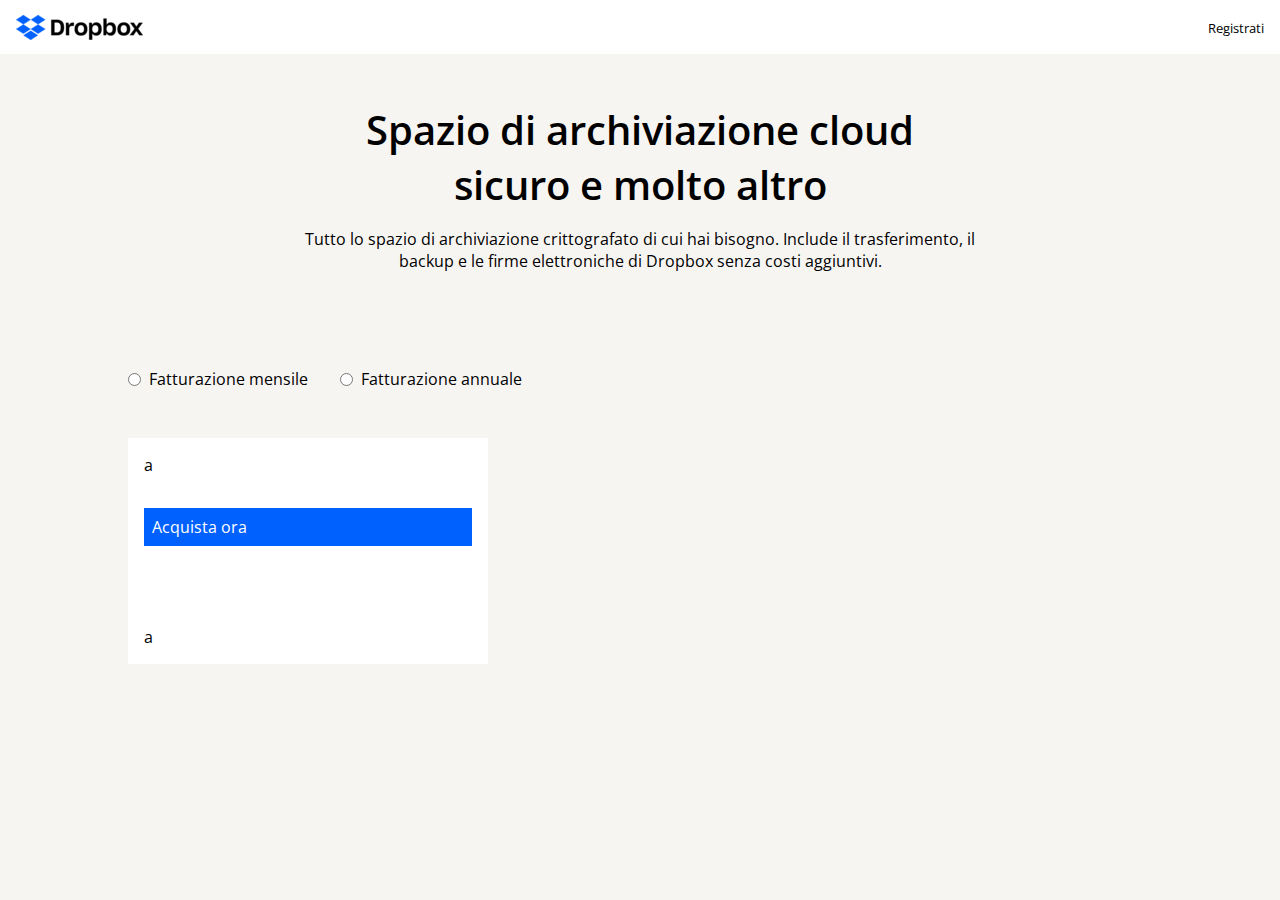
==== assets/link/piani.html @ 5e330f2d "add planes page and relative css page" ====
<!DOCTYPE html>
<html lang="en">
<head>
    <meta charset="UTF-8">
    <meta name="viewport" content="width=device-width, initial-scale=1.0">
    <title>Piani</title>
    <link rel="preconnect" href="https://fonts.googleapis.com">
    <link rel="preconnect" href="https://fonts.gstatic.com" crossorigin>
    <link href="https://fonts.googleapis.com/css2?family=Open+Sans:wght@300;400;500;600;700;800&display=swap" rel="stylesheet">
    <link rel="stylesheet" href="https://cdnjs.cloudflare.com/ajax/libs/font-awesome/6.4.0/css/all.min.css" integrity="sha512-iecdLmaskl7CVkqkXNQ/ZH/XLlvWZOJyj7Yy7tcenmpD1ypASozpmT/E0iPtmFIB46ZmdtAc9eNBvH0H/ZpiBw==" crossorigin="anonymous" referrerpolicy="no-referrer" />
    <link rel="stylesheet" href="../css/style.css">
    <link rel="stylesheet" href="../css/bonus.css">
    <link rel="stylesheet" href="../css/piani.css">
</head>
<body>
    <header>
        <nav class="d_flex space_between">
            <div class="left_nav col_5 d_flex items_center">
                <div class="logo d_flex items_center">
                    <a href="#">
                        <img src="../img/logo-small.png" alt="logo dropbox">
                    </a>
                </div>
            </div>
            <!-- /.left_nav -->

            <div class="right_nav col_5 d_flex items_center flex_end">
                <ul class="links_header unstyled_list d_flex">
                    <li>
                        <a href="#">Registrati</a>
                    </li>
                </ul>
            </div>
            <!-- /.right_nav -->

        </nav>
        <!-- /nav -->

    </header>
    <!-- /header -->

    <main>
        <section>
            <div class="container_centered_xs cloud">
                <h2>Spazio di archiviazione cloud sicuro e molto altro</h2>
                <div>
                    Tutto lo spazio di archiviazione crittografato di cui hai bisogno. Include il trasferimento, il backup e le firme elettroniche di Dropbox senza costi aggiuntivi.
                </div>
            </div>
        </section>

        <section id="planes_card">
            <div class="container_centered">
                <div id="billing" class="d_flex gap_4 pad_y_6">
                    <div class="d_flex items_center gap_1">
                        <input type="radio" name="billing" value="month">Fatturazione mensile
                    </div>
                    <div class="d_flex items_center gap_1">
                        <input type="radio" name="billing" value="year">Fatturazione annuale
                    </div>
                </div>

                <div class="cards d_flex wrap gap_2 space_between">
                    <div class="card">
                        <div class="plane_description">a</div>
                        <div class="buy btn_blue_big">
                            <a href="#">
                                <div>Acquista ora</div>
                                <div>
                                    <i class="fa-solid fa-arrow-right"></i>
                                </div>
                            </a>
                        </div>
                        <div class="plus">a</div>
                    </div>
                </div>

            </div>
        </section>
    </main>
    <!-- /main -->
</body>
</html>
---- assets/css/style.css ----
/* #region common */

* {
    box-sizing: border-box;
    margin: 0;
    padding: 0;
}

body {
    font-family: 'Open Sans', sans-serif;
}

:root {
    --db-black: rgb(0, 0, 0);
    --db-white: rgb(255, 255, 255);
    --db-light: rgb(245, 245, 245);
    --db-btn: rgb(0, 97, 255);
    --db-bg-jumbo: rgb(180, 208, 231);
    --db-business: rgb(97, 8, 43);

    --db-big-square: rgb(245, 245, 245);
    --db-square1: rgb(163, 211, 154);
    --db-square2: rgb(96, 9, 43);
    --db-square3: rgb(1, 146, 208);
    --db-square4: rgb(254, 28, 29);
    --db-square5: rgb(212, 1, 31);
    --db-square6: rgb(180, 208, 231);
    --db-square7: rgb(13, 37, 128);
    --db-square8: rgb(254, 216, 49);
}

a {
    text-decoration: none;
}

header {
    position: sticky;
    top: 0;
    left: 0;
    background-color: var(--db-white);
    z-index: 100;
}

header a {
    color: var(--db-black);
    font-size: 0.8rem;
}

h3 {
    font-size: 2rem;
}

h4 {
    font-size: 1.5rem;
}

footer {
    background-color: var(--db-black);
}


footer, footer a{
    color: white;
}
/* #endregion common */



/* #region header */

.logo {
    height: 100%;
    padding: 0 1rem;
}

.logo img {
    display: block;
}

.right_nav > div {
    padding-right: 1rem;
}

/* #endregion header */



/* #region main */

/* section jumbo */
#jumbo {
    background-color: var(--db-bg-jumbo);
}

#jumbo_head {
    font-size: 3rem;
}


#jumbo_description > div {
    padding-bottom: 3rem;
}

#jumbo_description div:last-of-type {
    padding-bottom: 0;
}

#jumbo_description div:last-of-type a{
    color: var(--db-black);
}

#jumbo_img {
    margin-bottom: -5rem;
}

/* section planes */


.plane_col {
    border: 1px solid rgba(0, 0, 0, 0.25);
    font-size: 0.8rem;
}
.name_plane {
    border-bottom: 1px solid rgba(0, 0, 0, 0.25);
    padding: 0.5rem 0;
    font-size: 0.8rem;
}

#planes .btn_blue_big a {
    display: block;
}
.plane_block > div {
    padding: 0.5rem 0;
}


#planes .col_4 .p_top_3 span {
    padding-bottom: 1.5rem;
    border-bottom:  1px solid rgba(0, 0, 0, 0.25);
}

.fa-check {
    color: var(--db-btn);
    padding-right: 0.25rem;
}

.term {
    font-size: 0.75rem;
    color: grey;
    font-weight: 300;
}

#enterprise {
    margin-top: 2rem;
    border: 1px solid rgba(0, 0, 0, 0.25);
    font-size: 0.8rem;
}

#enterprise .btn_blue_big {
    width: 80%;
    margin: auto;
}

#enterprise .col_8 > div {
    padding: 1.5rem;
}


/* section partner */
#partner .col_5 {
    padding: 3rem;
}

#partner .col_5 > div {
    padding-bottom: 2rem;
}

/* section operations */
#operations .row .col_4 {
    padding: 1.5rem;
}

#operations .row {
    margin: 0 -1.5rem;
}

/* section clients */

#container_box_client .left_box > div, #container_box_client .right_box > div {
    width: 50%;
    aspect-ratio: 1;

    display: flex;
    align-items: center;
    justify-content: center;
}

#clients img {
    width: 50%;
}


#clients .left_box img, #clients .right_box img {
    filter: invert(100%) sepia(99%) saturate(2%) hue-rotate(252deg) brightness(107%) contrast(100%);
}

#clients .description_box {
    background-color: var(--db-big-square);
    padding: 2rem;
}
#clients .description_box > div {
    padding-bottom: 2rem;
}

#clients .description_box hr {
    width: 100px;
    color: rgba(0, 0, 0, 0.25);
}

#clients .description_box img {
    padding-bottom: 3rem;
}

.square_1 {
    background-color: var(--db-square1);
    box-shadow: 0 0 0 12px inset rgb(214 255 201);
}
.square_2 {
    background-color: var(--db-square2);
}
.square_3 {
    background-color: var(--db-square3);
}
.square_4 {
    background-color: var(--db-square4);
}
.square_5 {
    background-color: var(--db-square5);
}
.square_6 {
    background-color: var(--db-square6);
}
.square_7 {
    background-color: var(--db-square7);
}
.square_8 {
    background-color: var(--db-square8);
}

#business {
    background-color: var(--db-bg-jumbo);
}
#business .container_centered_xs > div {
    padding: 8rem 0;
}

#business .btn_light {
    padding-left: 6rem;
}

#business .btn_light a {
    border: none;
}

#business h3 {
    color: var(--db-business);
}
/* section faq */

#faq {
    padding-bottom: 7rem;
}

#faq h3 {
    padding-bottom: 3rem;
    border-bottom: 1px solid black;
}

#faq .question_row {
    border-bottom: 1px solid black;
    padding: 2rem 0;
}

.answer {
    font-size: 0.9rem;
    display: none;
}

.question_row .arrow :last-of-type {
    display: none;
}

.question {
    font-weight: 700;
}
/* #endregion main */



/* #region footer */

.footer_top h4 {
    font-size: 1rem;
}

.footer_top > div {
    width: calc(100% / 5);
    min-width: 150px;
    
    padding-top: 4rem;
}

.footer_top {
    padding-bottom: 6rem;
}

.footer_bottom {
    display: inline-block;
    color: grey;
    border-top: 1px solid white;
    padding: 3rem 0;
}

.footer_top ul li:first-of-type {
    padding-bottom: 1.5rem;
    font-size: 1rem;
}

.footer_top ul li {
    padding-bottom: 0.5rem;
    font-size: 0.8rem;
}
/* #endregion footer */


/* #region utilities */
.d_flex {
    display: flex;
}

.space_between {
    justify-content: space-between;
}

.justify_center {
    justify-content: center;
}

.items_center {
    align-items: center;
}

.flex_end {
    justify-content: flex-end;
}
.wrap {
    flex-wrap: wrap;
}

.gap_4 {
    gap: 2rem;
}

.gap_2 {
    gap: 1rem;
}

.gap_1 {
    gap: 0.5rem;
}

.pad_y_6 {
    padding: 3rem 0;
}

.p_top_3 {
    padding-top: 1.5rem;
}

.p_top_4 {
    padding-top: 2rem;
}

.p_top_6 {
    padding-top: 3rem;
}

.p_top_16 {
    padding-top: 8rem;
}

.text_center {
    text-align: center;
}

.unstyled_list {
    list-style: none;
}

.container_centered {
    width: 80%;
    max-width: 1170px;
    margin: auto;
}

.container_centered_xs {
    width: 60%;
    max-width: 1000px;
    margin: auto;
}

.col_4 {
    width: calc(100% / 12 * 4);
    min-width: 200px;
}
.col_5 {
    width: calc(100% / 12 * 5);
    min-width: 200px;
}

.col_6 {
    width: calc(100% / 12 * 6);
    min-width: 200px;
}

.col_7 {
    width: calc(100% / 12 * 7);
    min-width: 200px;
}
.col_8 {
    width: calc(100% / 12 * 8);
    min-width: 200px;
}

.btn_blue a {
    background-color: var(--db-btn);
    color: var(--db-white);
    padding: 0.25rem 1rem;
}

.btn_blue_big a {
    background-color: var(--db-btn);
    color: var(--db-white);
    padding: 0.5rem 0.5rem;
    text-align: center;
}

.btn_light a {
    background-color: var(--db-white);
    color: var(--db-black);
    padding: 0.5rem 1rem;
    border: 1px solid black;
}


/* #endregion utilities */

/* #region effects */

header li, header .logo {
    border-bottom: 2px solid rgba(0, 0, 0, 0);
}

header li:hover, header .logo:hover {
    border-bottom: 2px solid black;
}

.btn_blue a {
    transition: background-color 0.3s;
}
.btn_blue a:hover {
    background-color: rgba(0, 98, 255, 0.7);
}

.btn_blue_big a {
    transition: background-color 0.3s;
}
.btn_blue_big a:hover {
    background-color: rgba(0, 98, 255, 0.7);
}


.btn_light a {
    transition: background-color 0.3s, color 0.3s;
}

.btn_light a:hover {
    background-color: var(--db-black);
    color: var(--db-light);
}


#clients .col_8 a:hover, #planes .col_4 .p_top_3 a:hover {
    text-decoration: underline;
}


#operations .col_4 {
    transition: box-shadow 0.5s;
}
#operations .col_4:hover {
    box-shadow: 0 0 10px rgba(0, 0, 0, 0.25);
}


.question_row:hover .answer {
    display: block;
}

.question_row:hover .arrow :last-of-type {
    display: block;
}
.question_row:hover .arrow :first-of-type {
    display: none;
}


footer a:hover {
    text-decoration: underline;
}

/* #endregion effects */

/* #region debug */
.debug header {
    background-color: red;
}

.debug main {
    min-height: 1000px;
    background-color: blue;
}

.debug footer {
    height: 400px;
    background-color: rgb(198, 0, 0);
}

.debug nav li {
    border: 1px dashed black;
}

.debug [class^=container_centered]{
    border: 1px dashed black;
    min-height: 200px;
}

.debug #jumbo_head {
    min-height: 50px;
    background-color: rgb(71, 71, 71);
}

.debug #jumbo_content {
    background-color: rgb(243, 101, 0);
    min-height: 200px;
}

.debug #jumbo_description, .debug #jumbo_img {
    background-color: yellow;
    min-height: 200px;
    border: 1px dashed black;
}

.debug #planes {
    background-color: bisque;
}

.debug #planes h3 {
    border: 1px dashed;
    font-size: 1.5rem;
}

.debug #billing > div {
    border: 1px dashed;
}

.debug #planes .row > .col_4 {
    min-height: 200px;
}

.debug #planes .col_4 > div {
    border: 1px dashed;
    padding: 1rem;
}

.debug [class^=col_] {
    border: 1px dashed;
    background-color: red;
}

.debug #enterprise {
    background-color: red;
}


.debug #partner {
    background-color: chocolate;
}
.debug #partner .row {
    min-height: 200px;
}

.debug #clients {
    background-color: springgreen;
}

.debug .footer_top > div {
    border: 1px dashed;
    background-color: yellow;
}

/* #endregion debug */
---- assets/css/bonus.css ----
/* #region hidden menu header */

header li, header .logo {
    border-bottom: none;
}

header li:hover, header .logo:hover {
    border-bottom: none;
} 


.links_header > li{
    position: relative;
    padding: 1rem;
}

.links_header > li:hover {
    background-color: var(--db-big-square);
}



.hidden_menu_why_dropbox, .hidden_menu_functions{
    display: none;
    position: absolute;
    left: 0;
    top: 100%;
    background-color: var(--db-big-square);
}

.hidden_menu_contacts, .hidden_menu_support {
    display: none;
    position: absolute;
    right: 0;
    top: 100%;
    background-color: var(--db-big-square);
}

li.why_dropbox:hover .hidden_menu_why_dropbox, li.functions:hover .hidden_menu_functions, li.contacts:hover .hidden_menu_contacts, li.support:hover .hidden_menu_support {
    display: flex;
}

.hidden_menu_col a, .hidden_menu_col strong {
    display: flex;
    padding: 1rem;
}

.hidden_menu_col {
    font-size: 0.75rem;
}

.hidden_menu_col ul li {
    min-width: 300px;
}

.hidden_menu_col li:hover a {
    background-color: grey;
}

/* #endregion hidden menu header */



/* #region login */

.container_login {
    width: calc(100% / 3);
    max-width: 700px;
    margin: auto;
    padding: 3rem;
}

.google, .apple {
    border: 1px solid rgba(0, 0, 0, 0.25);
    margin-top: 2rem;
    padding: 0.75rem;
    border-radius: 0.25rem;
    transition: background-color 0.3s;
}

.google:hover, .apple:hover {
    background-color: var(--db-big-square);
}

.google:hover a, .apple:hover a {
    color: black;
}


.enter a {
    font-size: 0.9rem;
    text-align: center;
    width: 100%;
    color: rgba(0, 0, 0, 0.75);
    font-weight: 600;
}

.enter h3 {
    font-size: 1.5rem;
    font-weight: 500;
}

.or {
    margin: 3rem 0;
}

.or div::before{
    content: '';
    width: 30%;
    display: inline-block;
    height: 1px;
    vertical-align: middle;
    background-color: rgba(0, 0, 0, 0.25);
}
.or div::after{
    content: '';
    width: 30%;
    display: inline-block;
    height: 1px;
    vertical-align: middle;
    background-color: rgba(0, 0, 0, 0.25);
}

.or div {
    text-align: center;
}

.or span {
    padding: 1rem;
}

.sign_in .email div {
    font-size: 0.8rem;
    color: rgba(0, 0, 0, 0.75);
    padding-bottom: 0.5rem;
}

.sign_in .email input {
    width: 100%;
    height: 50px;
    transition: box-shadow 0.3s;
}

.sign_in .email input:hover {
    box-shadow: 0 0 8px rgba(0, 0, 0, 0.25);
}

.sign_in  .btn_blue_big {
    margin-top: 2rem;
}
.sign_in  .btn_blue_big a {
    display: block;
}
/* #endregion login */
---- assets/css/piani.css ----
body {
    background-color: rgb(247, 245, 242);
}

.cloud {
    padding: 3rem;
    text-align: center;
}

.cloud h2 {
    font-size: 2.5rem;
    font-weight: 600;
    padding-bottom: 1rem;
}

.card {
    min-width: 360px;
    min-height: 200px;
    background-color: white;

    padding: 1rem;
}

.card .plane_description {
    padding-bottom: 2rem;
}

.card .buy {
    padding-bottom: 5rem;
}

.buy a {
    display: flex;
    position: relative;
}

.buy a div:last-of-type {
    position: absolute;
    right: 3rem;
    transition: right 0.5s;
}

.buy a:hover div:last-of-type {
    right: 1.5rem;
}
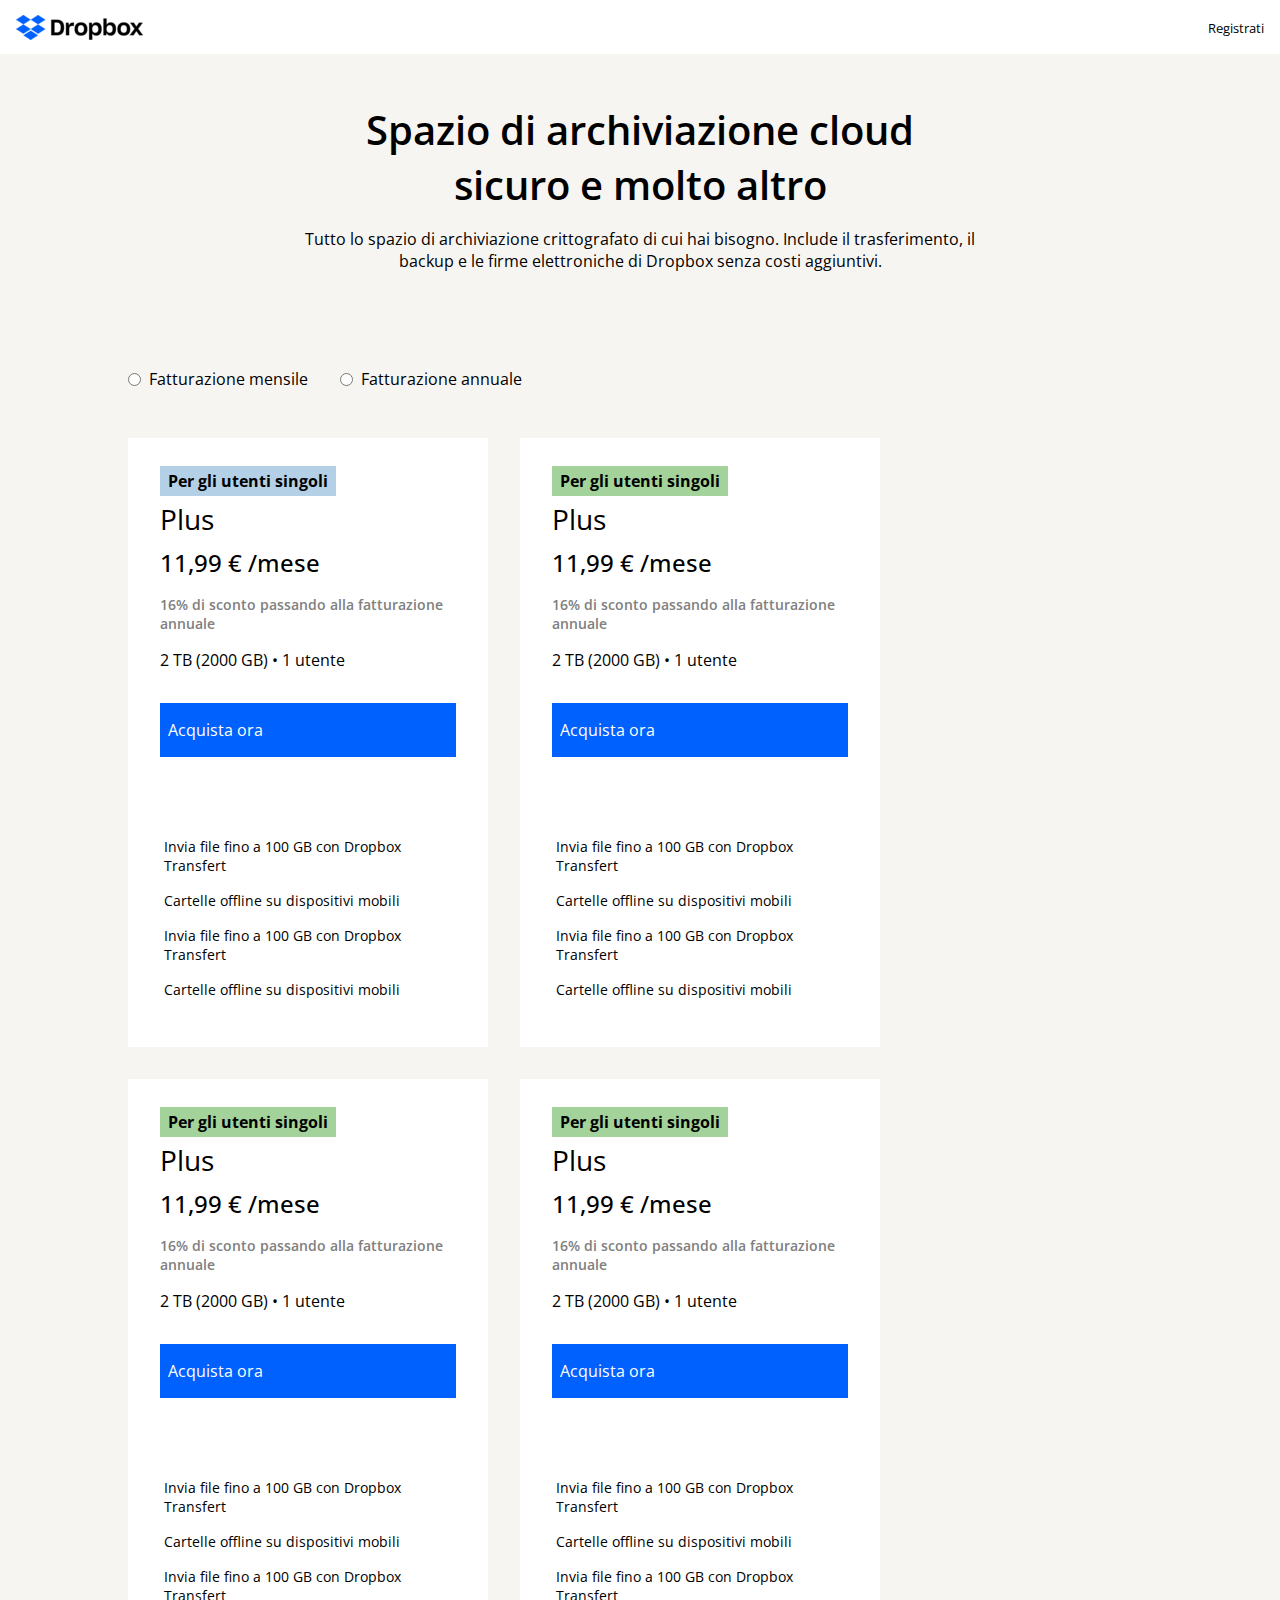
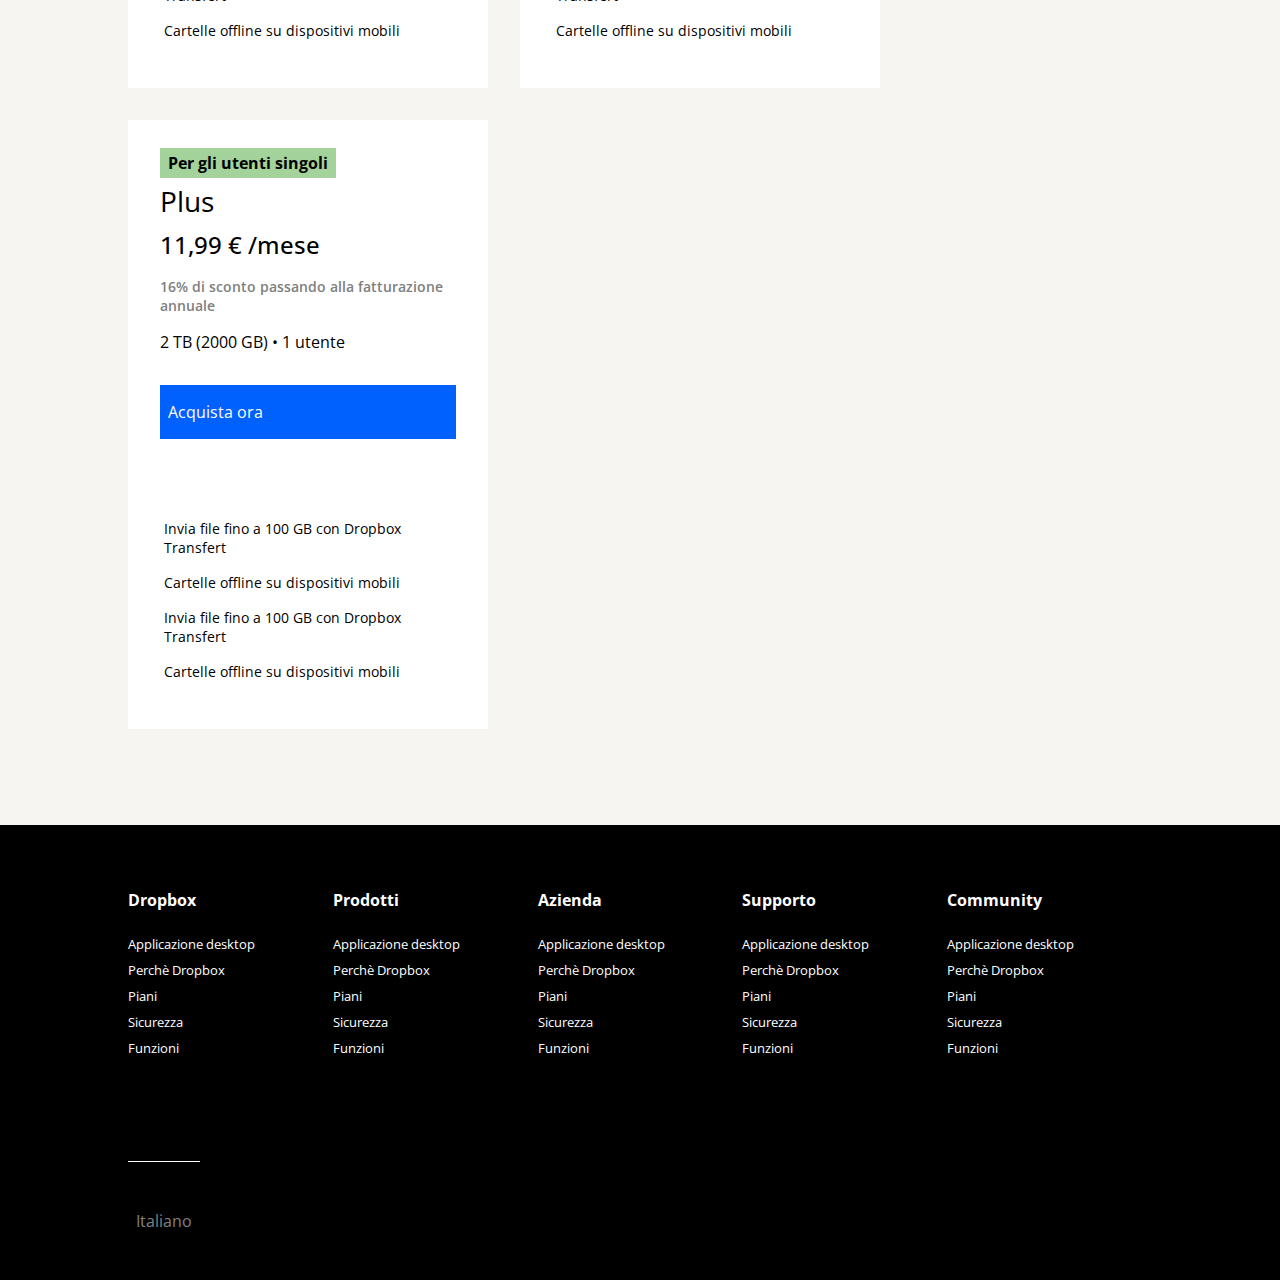
==== commit 871abe93: "add planes page content" ====
--- a/assets/link/piani.html
+++ b/assets/link/piani.html
@@ -60,9 +60,33 @@
                     </div>
                 </div>
 
-                <div class="cards d_flex wrap gap_2 space_between">
+                <div class="cards d_flex wrap gap_4">
+
                     <div class="card">
-                        <div class="plane_description">a</div>
+                        <div class="plane_description">
+                            <span class="target single">
+                                    <i class="fa-regular fa-user"></i>
+                                    <strong>Per gli utenti singoli</strong>
+                            </span>
+
+                            <div class="type">
+                                Plus
+                            </div>
+
+                            <div class="expense">
+                                11,99 &euro; /mese
+                            </div>
+
+                            <div class="rebate">
+                                16% di sconto passando alla fatturazione annuale
+                            </div>
+
+                            <div>
+                                2 TB (2000 GB) • 1 utente
+                            </div>
+                        </div>
+                        <!-- /.plane_description -->
+
                         <div class="buy btn_blue_big">
                             <a href="#">
                                 <div>Acquista ora</div>
@@ -71,13 +95,453 @@
                                 </div>
                             </a>
                         </div>
-                        <div class="plus">a</div>
-                    </div>
-                </div>
+                        <!-- /.buy -->
+
+                        <div class="plus">
+                            <div class="d_flex">
+                                <div>
+                                    <i class="fa-solid fa-check fa-lg"></i>
+                                </div>
+                                <div>Invia file fino a 100 GB con Dropbox Transfert</div>
+                            </div>
+    
+                            <div class="d_flex">
+                                <div>
+                                    <i class="fa-solid fa-check fa-lg"></i>
+                                </div>
+                                <div>Cartelle offline su dispositivi mobili</div>
+                            </div>
+                            <div class="d_flex">
+                                <div>
+                                    <i class="fa-solid fa-check fa-lg"></i>
+                                </div>
+                                <div>Invia file fino a 100 GB con Dropbox Transfert</div>
+                            </div>
+    
+                            <div class="d_flex">
+                                <div>
+                                    <i class="fa-solid fa-check fa-lg"></i>
+                                </div>
+                                <div>Cartelle offline su dispositivi mobili</div>
+                            </div>
+                        </div>
+                        <!-- /.plus -->
+                        
+                    </div>
+                    <!-- /.card -->
+
+                    <div class="card">
+                        <div class="plane_description">
+                            <span class="target multi">
+                                    <i class="fa-regular fa-user"></i>
+                                    <strong>Per gli utenti singoli</strong>
+                            </span>
+
+                            <div class="type">
+                                Plus
+                            </div>
+
+                            <div class="expense">
+                                11,99 &euro; /mese
+                            </div>
+
+                            <div class="rebate">
+                                16% di sconto passando alla fatturazione annuale
+                            </div>
+
+                            <div>
+                                2 TB (2000 GB) • 1 utente
+                            </div>
+                        </div>
+                        <!-- /.plane_description -->
+
+                        <div class="buy btn_blue_big">
+                            <a href="#">
+                                <div>Acquista ora</div>
+                                <div>
+                                    <i class="fa-solid fa-arrow-right"></i>
+                                </div>
+                            </a>
+                        </div>
+                        <!-- /.buy -->
+
+                        <div class="plus">
+                            <div class="d_flex">
+                                <div>
+                                    <i class="fa-solid fa-check fa-lg"></i>
+                                </div>
+                                <div>Invia file fino a 100 GB con Dropbox Transfert</div>
+                            </div>
+    
+                            <div class="d_flex">
+                                <div>
+                                    <i class="fa-solid fa-check fa-lg"></i>
+                                </div>
+                                <div>Cartelle offline su dispositivi mobili</div>
+                            </div>
+                            <div class="d_flex">
+                                <div>
+                                    <i class="fa-solid fa-check fa-lg"></i>
+                                </div>
+                                <div>Invia file fino a 100 GB con Dropbox Transfert</div>
+                            </div>
+    
+                            <div class="d_flex">
+                                <div>
+                                    <i class="fa-solid fa-check fa-lg"></i>
+                                </div>
+                                <div>Cartelle offline su dispositivi mobili</div>
+                            </div>
+                        </div>
+                        <!-- /.plus -->
+                        
+                    </div>
+                    <!-- /.card -->
+
+                    <div class="card">
+                        <div class="plane_description">
+                            <span class="target multi">
+                                    <i class="fa-regular fa-user"></i>
+                                    <strong>Per gli utenti singoli</strong>
+                            </span>
+
+                            <div class="type">
+                                Plus
+                            </div>
+
+                            <div class="expense">
+                                11,99 &euro; /mese
+                            </div>
+
+                            <div class="rebate">
+                                16% di sconto passando alla fatturazione annuale
+                            </div>
+
+                            <div>
+                                2 TB (2000 GB) • 1 utente
+                            </div>
+                        </div>
+                        <!-- /.plane_description -->
+
+                        <div class="buy btn_blue_big">
+                            <a href="#">
+                                <div>Acquista ora</div>
+                                <div>
+                                    <i class="fa-solid fa-arrow-right"></i>
+                                </div>
+                            </a>
+                        </div>
+                        <!-- /.buy -->
+
+                        <div class="plus">
+                            <div class="d_flex">
+                                <div>
+                                    <i class="fa-solid fa-check fa-lg"></i>
+                                </div>
+                                <div>Invia file fino a 100 GB con Dropbox Transfert</div>
+                            </div>
+    
+                            <div class="d_flex">
+                                <div>
+                                    <i class="fa-solid fa-check fa-lg"></i>
+                                </div>
+                                <div>Cartelle offline su dispositivi mobili</div>
+                            </div>
+                            <div class="d_flex">
+                                <div>
+                                    <i class="fa-solid fa-check fa-lg"></i>
+                                </div>
+                                <div>Invia file fino a 100 GB con Dropbox Transfert</div>
+                            </div>
+    
+                            <div class="d_flex">
+                                <div>
+                                    <i class="fa-solid fa-check fa-lg"></i>
+                                </div>
+                                <div>Cartelle offline su dispositivi mobili</div>
+                            </div>
+                        </div>
+                        <!-- /.plus -->
+                        
+                    </div>
+                    <!-- /.card -->
+
+                    <div class="card">
+                        <div class="plane_description">
+                            <span class="target multi">
+                                    <i class="fa-regular fa-user"></i>
+                                    <strong>Per gli utenti singoli</strong>
+                            </span>
+
+                            <div class="type">
+                                Plus
+                            </div>
+
+                            <div class="expense">
+                                11,99 &euro; /mese
+                            </div>
+
+                            <div class="rebate">
+                                16% di sconto passando alla fatturazione annuale
+                            </div>
+
+                            <div>
+                                2 TB (2000 GB) • 1 utente
+                            </div>
+                        </div>
+                        <!-- /.plane_description -->
+
+                        <div class="buy btn_blue_big">
+                            <a href="#">
+                                <div>Acquista ora</div>
+                                <div>
+                                    <i class="fa-solid fa-arrow-right"></i>
+                                </div>
+                            </a>
+                        </div>
+                        <!-- /.buy -->
+
+                        <div class="plus">
+                            <div class="d_flex">
+                                <div>
+                                    <i class="fa-solid fa-check fa-lg"></i>
+                                </div>
+                                <div>Invia file fino a 100 GB con Dropbox Transfert</div>
+                            </div>
+    
+                            <div class="d_flex">
+                                <div>
+                                    <i class="fa-solid fa-check fa-lg"></i>
+                                </div>
+                                <div>Cartelle offline su dispositivi mobili</div>
+                            </div>
+                            <div class="d_flex">
+                                <div>
+                                    <i class="fa-solid fa-check fa-lg"></i>
+                                </div>
+                                <div>Invia file fino a 100 GB con Dropbox Transfert</div>
+                            </div>
+    
+                            <div class="d_flex">
+                                <div>
+                                    <i class="fa-solid fa-check fa-lg"></i>
+                                </div>
+                                <div>Cartelle offline su dispositivi mobili</div>
+                            </div>
+                        </div>
+                        <!-- /.plus -->
+                        
+                    </div>
+                    <!-- /.card -->
+
+                    <div class="card">
+                        <div class="plane_description">
+                            <span class="target multi">
+                                    <i class="fa-regular fa-user"></i>
+                                    <strong>Per gli utenti singoli</strong>
+                            </span>
+
+                            <div class="type">
+                                Plus
+                            </div>
+
+                            <div class="expense">
+                                11,99 &euro; /mese
+                            </div>
+
+                            <div class="rebate">
+                                16% di sconto passando alla fatturazione annuale
+                            </div>
+
+                            <div>
+                                2 TB (2000 GB) • 1 utente
+                            </div>
+                        </div>
+                        <!-- /.plane_description -->
+
+                        <div class="buy btn_blue_big">
+                            <a href="#">
+                                <div>Acquista ora</div>
+                                <div>
+                                    <i class="fa-solid fa-arrow-right"></i>
+                                </div>
+                            </a>
+                        </div>
+                        <!-- /.buy -->
+
+                        <div class="plus">
+                            <div class="d_flex">
+                                <div>
+                                    <i class="fa-solid fa-check fa-lg"></i>
+                                </div>
+                                <div>Invia file fino a 100 GB con Dropbox Transfert</div>
+                            </div>
+    
+                            <div class="d_flex">
+                                <div>
+                                    <i class="fa-solid fa-check fa-lg"></i>
+                                </div>
+                                <div>Cartelle offline su dispositivi mobili</div>
+                            </div>
+                            <div class="d_flex">
+                                <div>
+                                    <i class="fa-solid fa-check fa-lg"></i>
+                                </div>
+                                <div>Invia file fino a 100 GB con Dropbox Transfert</div>
+                            </div>
+    
+                            <div class="d_flex">
+                                <div>
+                                    <i class="fa-solid fa-check fa-lg"></i>
+                                </div>
+                                <div>Cartelle offline su dispositivi mobili</div>
+                            </div>
+                        </div>
+                        <!-- /.plus -->
+                        
+                    </div>
+                    <!-- /.card -->
+
+                </div>
+                <!-- /.cards -->
 
             </div>
         </section>
+        <!-- /.planes_card -->
     </main>
     <!-- /main -->
+
+    <footer>
+        <div class="container_centered">
+            <div class="footer_top d_flex">
+                <div>
+                    <ul class="unstyled_list">
+                        <li>
+                            <h4>Dropbox</h4>
+                        </li>
+                        <li>
+                            <a href="#">Applicazione desktop</a>
+                        </li>
+                        <li>
+                            <a href="#">Perchè Dropbox</a>
+                        </li>
+                        <li>
+                            <a href="#">Piani</a>
+                        </li>
+                        <li>
+                            <a href="#">Sicurezza</a>
+                        </li>
+                        <li>
+                            <a href="#">Funzioni</a>
+                        </li>
+                    </ul>
+                </div>
+                <div>
+                    <ul class="unstyled_list">
+                        <li>
+                            <h4>Prodotti</h4>
+                        </li>
+                        <li>
+                            <a href="#">Applicazione desktop</a>
+                        </li>
+                        <li>
+                            <a href="#">Perchè Dropbox</a>
+                        </li>
+                        <li>
+                            <a href="#">Piani</a>
+                        </li>
+                        <li>
+                            <a href="#">Sicurezza</a>
+                        </li>
+                        <li>
+                            <a href="#">Funzioni</a>
+                        </li>
+                    </ul>
+                </div>
+                <div>
+                    <ul class="unstyled_list">
+                        <li>
+                            <h4>Azienda</h4>
+                        </li>
+                        <li>
+                            <a href="#">Applicazione desktop</a>
+                        </li>
+                        <li>
+                            <a href="#">Perchè Dropbox</a>
+                        </li>
+                        <li>
+                            <a href="#">Piani</a>
+                        </li>
+                        <li>
+                            <a href="#">Sicurezza</a>
+                        </li>
+                        <li>
+                            <a href="#">Funzioni</a>
+                        </li>
+                    </ul>
+                </div>
+                <div>
+                    <ul class="unstyled_list">
+                        <li>
+                            <h4>Supporto</h4>
+                        </li>
+                        <li>
+                            <a href="#">Applicazione desktop</a>
+                        </li>
+                        <li>
+                            <a href="#">Perchè Dropbox</a>
+                        </li>
+                        <li>
+                            <a href="#">Piani</a>
+                        </li>
+                        <li>
+                            <a href="#">Sicurezza</a>
+                        </li>
+                        <li>
+                            <a href="#">Funzioni</a>
+                        </li>
+                    </ul>
+                </div>
+                <div>
+                    <ul class="unstyled_list">
+                        <li>
+                            <h4>Community</h4>
+                        </li>
+                        <li>
+                            <a href="#">Applicazione desktop</a>
+                        </li>
+                        <li>
+                            <a href="#">Perchè Dropbox</a>
+                        </li>
+                        <li>
+                            <a href="#">Piani</a>
+                        </li>
+                        <li>
+                            <a href="#">Sicurezza</a>
+                        </li>
+                        <li>
+                            <a href="#">Funzioni</a>
+                        </li>
+                    </ul>
+                </div>
+            </div>
+            <!-- /.footer_top -->
+
+            <div class="footer_bottom">
+                <div class="language d_flex gap_1">
+                    <div>
+                        <i class="fa-solid fa-earth-americas"></i>
+                    </div>
+                    <div>Italiano</div>
+                    <div>
+                        <i class="fa-solid fa-sort-up fa-2xs"></i>
+                    </div>
+                </div>
+            </div>
+            <!-- /.footer_bottom -->
+
+        </div>
+    </footer>
+    <!-- /footer -->
 </body>
 </html>--- a/assets/css/piani.css
+++ b/assets/css/piani.css
@@ -1,3 +1,25 @@
+:root {
+    --db-black: rgb(0, 0, 0);
+    --db-white: rgb(255, 255, 255);
+    --db-light: rgb(245, 245, 245);
+    --db-btn: rgb(0, 97, 255);
+    --db-bg-jumbo: rgb(180, 208, 231);
+    --db-business: rgb(97, 8, 43);
+
+    --db-big-square: rgb(245, 245, 245);
+    --db-square1: rgb(163, 211, 154);
+    --db-square2: rgb(96, 9, 43);
+    --db-square3: rgb(1, 146, 208);
+    --db-square4: rgb(254, 28, 29);
+    --db-square5: rgb(212, 1, 31);
+    --db-square6: rgb(180, 208, 231);
+    --db-square7: rgb(13, 37, 128);
+    --db-square8: rgb(254, 216, 49);
+}
+
+
+
+
 body {
     background-color: rgb(247, 245, 242);
 }
@@ -13,17 +35,52 @@
     padding-bottom: 1rem;
 }
 
+.cards {
+    padding-bottom: 6rem;
+}
+
+
 .card {
-    min-width: 360px;
+    width: 360px;
     min-height: 200px;
     background-color: white;
 
-    padding: 1rem;
+    padding: 2rem;
 }
+
 
 .card .plane_description {
     padding-bottom: 2rem;
 }
+
+.target.single{
+    padding: 0.25rem 0.5rem;
+    background-color: var(--db-bg-jumbo);
+}
+
+.target.multi{
+    padding: 0.25rem 0.5rem;
+    background-color: var(--db-square1);
+}
+
+.type {
+    font-size: 1.75rem;
+    padding: 0.5rem 0;
+}
+
+.expense {
+    font-size: 1.5rem;
+    font-weight: 500;
+}
+
+.rebate {
+    font-size: 0.9rem;
+    font-weight: 600;
+    color: grey;
+    padding: 1rem 0;
+}
+
+
 
 .card .buy {
     padding-bottom: 5rem;
@@ -34,6 +91,10 @@
     position: relative;
 }
 
+.buy a {
+    padding: 1rem 0.5rem;
+}
+
 .buy a div:last-of-type {
     position: absolute;
     right: 3rem;
@@ -42,4 +103,12 @@
 
 .buy a:hover div:last-of-type {
     right: 1.5rem;
+}
+
+.plus {
+    font-size: 0.9rem;
+}
+
+.plus div {
+    padding-bottom: 0.5rem;
 }